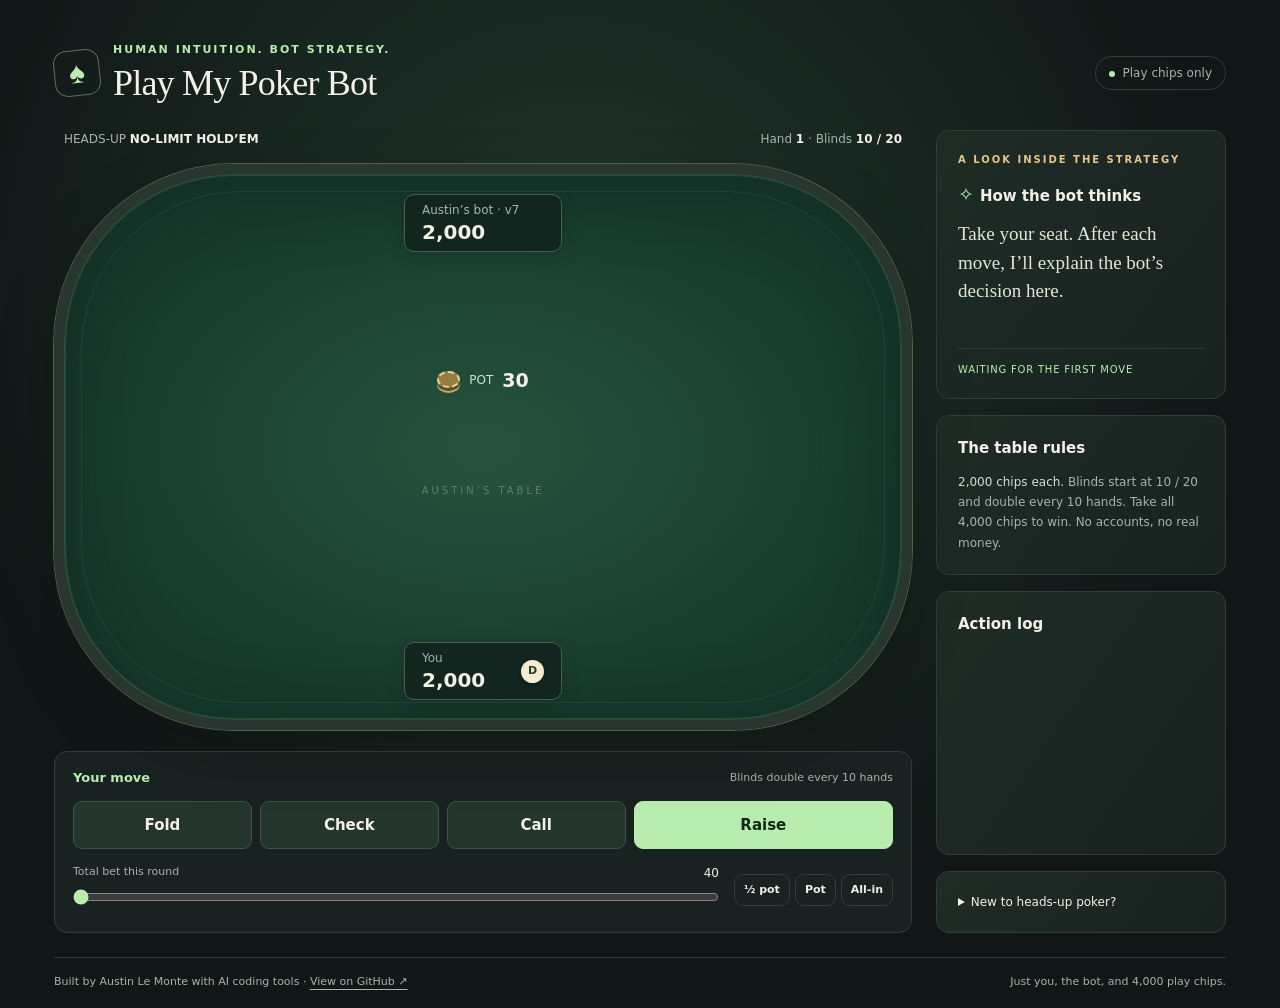
==== demo/template.html @ 4e806fb0 "Add playable poker bot demo and Vercel deployment guide" ====
<!doctype html>
<html lang="en">
<head>
<meta charset="utf-8">
<meta name="viewport" content="width=device-width, initial-scale=1">
<meta name="theme-color" content="#101716">
<meta name="description" content="Play heads-up Texas Hold’em against Austin’s poker bot. Free play chips, no account needed. See the strategy behind every move.">
<title>Play My Poker Bot</title>
<style>
:root{color-scheme:dark;--bg:#101716;--panel:#192220;--line:#303e39;--text:#f3f0e7;--muted:#a5b5ac;--green:#b9edb0;--gold:#e6c58a}
*{box-sizing:border-box}body{margin:0;background:radial-gradient(ellipse at 45% 30%,#21362c 0,transparent 65%),var(--bg);color:var(--text);font:15px/1.5 system-ui,-apple-system,BlinkMacSystemFont,"Segoe UI",sans-serif;min-height:100vh}button,input{font:inherit}button{cursor:pointer;touch-action:manipulation}button:disabled{cursor:default;opacity:.35}button:focus-visible,a:focus-visible,input:focus-visible{outline:3px solid var(--gold);outline-offset:4px}a{color:inherit;text-underline-offset:4px}button{border:1px solid #425249;border-radius:9px;background:#24352c;color:var(--text);padding:12px 18px;font-weight:650;transition:background .15s}button:hover:not(:disabled){background:#354c3b}button.primary{background:var(--green);color:#122718;border-color:var(--green)}button.primary:hover:not(:disabled){background:#d0ffc7}[hidden]{display:none!important}
.shell{max-width:1240px;margin:auto;padding:34px 34px 18px}.header{display:flex;justify-content:space-between;align-items:center;margin-bottom:25px;gap:20px}.eyebrow{font-size:11px;letter-spacing:2px;text-transform:uppercase;color:var(--green);font-weight:700}.brand{display:flex;align-items:center;gap:13px}.brand-mark{border:1px solid #5a715e;border-radius:13px;width:46px;height:46px;display:grid;place-items:center;color:var(--green);font:30px Georgia,serif;transform:rotate(-6deg)}h1{font:400 clamp(26px,3vw,36px)/1.2 Georgia,serif;margin:3px 0 0;letter-spacing:-.8px}.badge{border:1px solid var(--line);border-radius:30px;padding:7px 13px;font-size:12px;color:var(--muted);white-space:nowrap}.badge::before{content:"";display:inline-block;width:6px;height:6px;background:var(--green);border-radius:50%;margin-right:8px}.layout{display:grid;grid-template-columns:minmax(0,1fr) 290px;gap:24px}.game{min-width:0}.table-meta{display:flex;justify-content:space-between;align-items:center;color:var(--muted);font-size:12px;padding:0 10px 14px;gap:10px}.table-meta strong{color:var(--text);font-weight:550}.table-wrap{padding:2px 0 16px}.table{position:relative;min-height:488px;background:radial-gradient(ellipse at center,#26533e,#173a2c 70%);border:10px solid #29362f;border-radius:180px;box-shadow:0 0 0 1px #526147,inset 0 0 0 2px #56714b66,inset 0 10px 70px #081e1e80,0 22px 60px #0003;display:flex;align-items:center;flex-direction:column;padding:20px 12px;isolation:isolate}.table::before{content:"";position:absolute;inset:17px;border:1px solid #bed7a517;border-radius:160px;z-index:-1}.seat{display:flex;align-items:center;flex-direction:column;gap:7px}.seat-info{background:#12231ee6;border:1px solid #47604c;border-radius:10px;padding:6px 17px;min-width:158px;display:flex;align-items:center;justify-content:space-between;gap:24px;box-shadow:0 4px 18px #0002}.seat-info.active{border-color:var(--green);box-shadow:0 0 0 2px #b9edb012}.seat-name{font-size:12px;color:var(--muted)}.stack{font-size:20px;font-weight:600;font-variant-numeric:tabular-nums;line-height:1.3}.seat-status{color:var(--gold);font-size:10px;letter-spacing:.7px;text-transform:uppercase;min-height:15px}.dealer{background:#f6ebcf;color:#253d2a;border-radius:50%;height:23px;width:23px;display:grid;place-items:center;font-size:11px;font-weight:800;box-shadow:0 2px 5px #0004}.cards{display:flex;gap:7px;justify-content:center;min-height:67px}.card{height:68px;width:48px;border-radius:6px;background:#f6f1e4;color:#28392f;box-shadow:0 3px 5px #0004;display:flex;flex-direction:column;align-items:flex-start;justify-content:space-between;padding:4px 6px;line-height:1;font:600 23px/1 Georgia,serif;position:relative}.card .suit{align-self:flex-end;font-size:25px}.card.red{color:#b33d49}.card.back{background:repeating-linear-gradient(45deg,transparent,transparent 4px,#d2b88123 4px,#d2b88123 5px),#233f36;border:3px solid #a2ac8f;align-items:center;justify-content:center;color:var(--gold)}.card.back::after{content:"♠";font-size:27px;background:#233f36;padding:1px}.card.empty{background:#102f2580;border:1px dashed #6e886e55;box-shadow:none}.center-table{display:flex;flex-direction:column;align-items:center;justify-content:center;gap:10px;padding:12px 0 10px;flex:1;width:100%}.pot{display:flex;gap:9px;align-items:center;font-size:12px;color:#d0decc}.pot strong{color:var(--text);font-size:19px;font-weight:600;font-variant-numeric:tabular-nums}.chips{height:17px;width:23px;border:2px dashed #efd08b;border-radius:50%;background:#947c42;box-shadow:0 3px 0 #594c30,0 5px 0 #c5a76a}.board{gap:6px}.table-caption{font-size:10px;color:#a4bd9a77;letter-spacing:3px;text-transform:uppercase;margin-top:2px}.result{max-width:90%;text-align:center;color:var(--gold);font-size:13px;min-height:20px}.controls{background:var(--panel);border:1px solid var(--line);border-radius:13px;padding:16px 18px;margin-top:5px}.turn-line{display:flex;justify-content:space-between;align-items:center;gap:12px;margin-bottom:13px}.turn-label{font-size:13px;color:var(--green);font-weight:600}.hint{color:var(--muted);font-size:11px}.actions{display:grid;grid-template-columns:1fr 1fr 1fr 1.45fr;gap:8px}.actions button{padding:12px 6px}.sizing{display:grid;grid-template-columns:1fr auto;gap:15px;margin-top:15px;align-items:center}.range-wrap{min-width:0}.range-label{display:flex;justify-content:space-between;font-size:11px;color:var(--muted);margin-bottom:3px}.range-label output{color:var(--text);font-size:12px;font-variant-numeric:tabular-nums}input[type=range]{width:100%;accent-color:var(--green);cursor:pointer;height:24px;margin:0}.shortcuts{display:flex;gap:5px}.shortcuts button{font-size:11px;padding:7px 9px;background:transparent;border-color:var(--line)}.next{display:flex;justify-content:space-between;align-items:center;gap:16px}.next p{margin:0;font-size:13px;color:var(--muted)}.sidebar{display:flex;flex-direction:column;gap:16px}.panel{border:1px solid var(--line);border-radius:13px;background:linear-gradient(125deg,#1f2c26,#18221f);padding:21px}.panel h2{font-size:15px;margin:0 0 12px;font-weight:600}.panel .eyebrow{font-size:10px;margin-bottom:13px;color:var(--gold)}.thinking-icon{color:var(--green);font-size:19px;margin-right:6px}.reason{font:400 19px/1.5 Georgia,serif;margin:0;min-height:112px;color:#e0e7d8}.action-pill{font-size:10px;letter-spacing:.8px;color:var(--green);text-transform:uppercase;border-top:1px solid var(--line);padding-top:13px;margin-top:16px}.notes{font-size:12px;color:var(--muted);line-height:1.7;margin:0}.notes strong{color:#d4decf;font-weight:500}.log-panel{flex:1;min-height:190px}.log{max-height:205px;overflow:auto;margin:0;padding:0;list-style:none;font-size:12px;scrollbar-width:thin;scrollbar-color:#53684f transparent}.log li{padding:6px 0;border-bottom:1px solid #303e3966;color:#aab9ad}.log li:last-child{border:0;color:var(--text)}footer{display:flex;justify-content:space-between;gap:15px;margin-top:24px;padding-top:16px;border-top:1px solid var(--line);font-size:11px;color:var(--muted)}footer a:hover{color:var(--green)}.error{padding:12px;background:#4e2626;border-radius:8px;margin:10px 0}details summary{cursor:pointer;color:var(--text);font-size:12px}details p{margin-bottom:0}.sr-only{position:absolute;width:1px;height:1px;overflow:hidden;clip:rect(0,0,0,0);white-space:nowrap}
@media(min-width:1200px){.shell{padding-top:42px}.table{min-height:510px}.center-table{padding:18px 0}.board .card{width:55px;height:76px}}
@media(max-width:850px){.shell{padding:22px 20px}.layout{grid-template-columns:minmax(0,1fr) 245px;gap:16px}.panel{padding:17px}.table{border-radius:110px;min-height:480px}.table::before{border-radius:95px}.reason{font-size:17px}.sizing{grid-template-columns:1fr;gap:6px}.shortcuts{justify-content:flex-end}}
@media(max-width:670px){.shell{padding:18px 14px}.header{margin-bottom:20px;align-items:flex-start;gap:8px}.brand{gap:10px}.brand-mark{width:36px;height:39px;font-size:25px}.eyebrow{font-size:9px}.badge{font-size:10px;padding:5px 8px}.badge::before{margin-right:5px;width:5px;height:5px}h1{font-size:25px}.layout{grid-template-columns:1fr;gap:17px}.table-meta{font-size:11px;padding-bottom:12px}.table{min-height:450px;border-width:7px;border-radius:100px;padding:15px 9px}.card{height:63px;width:45px;font-size:21px}.board .card{height:63px;width:44px}.center-table{padding:8px 0}.cards{min-height:63px}.controls{padding:14px}.actions{gap:6px}.actions button{font-size:13px;min-height:46px}.sizing{grid-template-columns:1fr auto;gap:12px}.shortcuts button{padding:8px}.sidebar{gap:12px}.reason{min-height:0;font-size:18px}.panel{padding:18px}.action-pill{margin-top:12px;padding-top:10px}.log-panel{min-height:0}.log{max-height:135px}.rules-panel{display:none}footer{display:block;line-height:1.9;margin-top:18px}footer span{display:block}.hint{font-size:10px}.seat-info{padding:5px 15px}.stack{font-size:19px}}
@media(prefers-reduced-motion:reduce){*{transition:none!important;scroll-behavior:auto!important}}
</style>
</head>
<body>
<div class="shell">
  <header class="header">
    <div class="brand"><div class="brand-mark" aria-hidden="true">♠</div><div><div class="eyebrow">Human intuition. Bot strategy.</div><h1>Play My Poker Bot</h1></div></div>
    <div class="badge">Play chips only</div>
  </header>
  <main class="layout">
    <section class="game" aria-label="Poker game">
      <div class="table-meta"><span>HEADS-UP <strong>NO-LIMIT HOLD’EM</strong></span><span>Hand <strong id="hand-number">1</strong> · Blinds <strong id="blinds">10 / 20</strong></span></div>
      <div class="table-wrap"><div class="table">
        <div class="seat" aria-label="Bot seat">
          <div class="seat-info" id="bot-seat"><div><div class="seat-name">Austin’s bot <span aria-hidden="true">· v7</span></div><div class="stack" id="bot-stack">2,000</div></div><span class="dealer" id="bot-dealer" aria-label="Bot is dealer" hidden>D</span></div>
          <div class="cards" id="bot-cards" aria-label="Bot cards"></div>
          <div class="seat-status" id="bot-status"></div>
        </div>
        <div class="center-table">
          <div class="pot"><span class="chips" aria-hidden="true"></span> POT <strong id="pot">30</strong></div>
          <div class="cards board" id="board" aria-label="Community cards"></div>
          <div class="table-caption">Austin’s table</div>
          <div class="result" id="result" role="status"></div>
        </div>
        <div class="seat" aria-label="Your seat">
          <div class="seat-status" id="human-status"></div>
          <div class="cards" id="human-cards" aria-label="Your cards"></div>
          <div class="seat-info" id="human-seat"><div><div class="seat-name">You</div><div class="stack" id="human-stack">2,000</div></div><span class="dealer" id="human-dealer" aria-label="You are dealer">D</span></div>
        </div>
      </div></div>
      <div id="error" class="error" role="alert" hidden></div>
      <section class="controls" aria-label="Your actions">
        <div class="turn-line"><span class="turn-label" id="turn" role="status">Your move</span><span class="hint" id="blind-hint">Blinds double every 10 hands</span></div>
        <div id="play-controls">
          <div class="actions"><button id="fold">Fold</button><button id="check">Check</button><button id="call">Call</button><button id="raise" class="primary">Raise</button></div>
          <div class="sizing"><div class="range-wrap"><div class="range-label"><label for="raise-slider">Total bet this round</label><output id="raise-value" for="raise-slider">40</output></div><input id="raise-slider" type="range" min="40" max="2000" step="1" value="40"></div><div class="shortcuts"><button id="half-pot">½ pot</button><button id="full-pot">Pot</button><button id="all-in">All-in</button></div></div>
        </div>
        <div id="next-controls" class="next" hidden><p id="next-message">Ready for the next hand?</p><button id="next-hand" class="primary">Next hand</button></div>
      </section>
    </section>
    <aside class="sidebar">
      <section class="panel"><div class="eyebrow">A look inside the strategy</div><h2><span class="thinking-icon" aria-hidden="true">✧</span>How the bot thinks</h2><p class="reason" id="reason" aria-live="polite">Take your seat. After each move, I’ll explain the bot’s decision here.</p><div class="action-pill" id="bot-action">Waiting for the first move</div></section>
      <section class="panel rules-panel"><h2>The table rules</h2><p class="notes"><strong>2,000 chips each.</strong> Blinds start at 10 / 20 and double every 10 hands. Take all 4,000 chips to win. No accounts, no real money.</p></section>
      <section class="panel log-panel"><h2>Action log</h2><ol id="log" class="log" aria-label="Action history"></ol></section>
      <details class="panel"><summary>New to heads-up poker?</summary><p class="notes">Make the best five-card hand using your two cards and the five shared cards. Check to pass when there’s no bet, call to match, raise to increase, or fold to leave the hand. The dealer posts the small blind and acts first before the flop. After the flop, the other player acts first.</p></details>
    </aside>
  </main>
  <footer><span>Built by Austin Le Monte with AI coding tools · <a href="https://github.com/lemonteaustin/pokerbot" target="_blank" rel="noopener noreferrer">View on GitHub ↗</a></span><span>Just you, the bot, and 4,000 play chips.</span></footer>
</div>
<script id="poker-code">
/* INLINE_GAME */
</script>
</body>
</html>
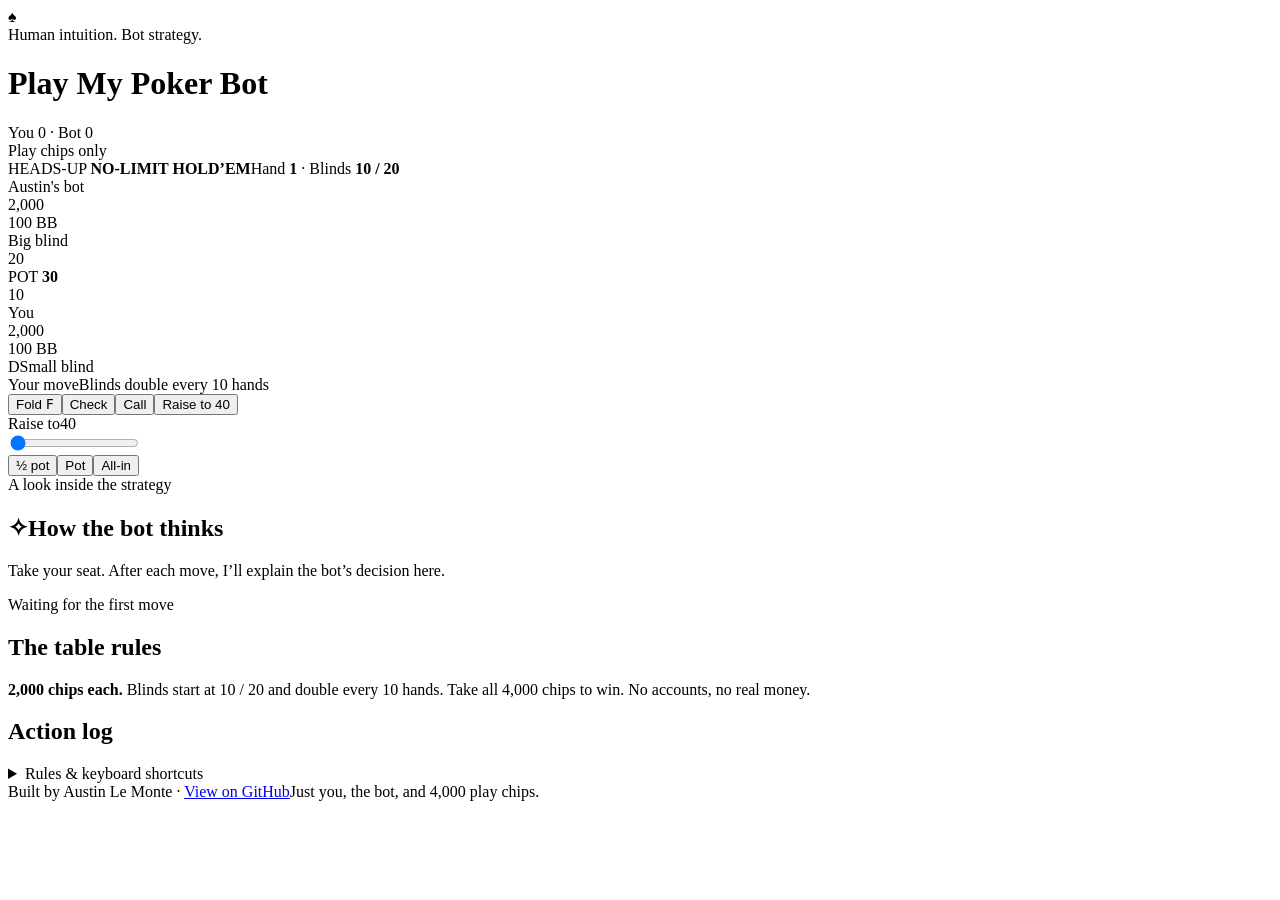
==== commit dfc53d27: "Polish poker demo layout, cards, results, and controls" ====
--- a/demo/template.html
+++ b/demo/template.html
@@ -7,48 +7,43 @@
 <meta name="description" content="Play heads-up Texas Hold’em against Austin’s poker bot. Free play chips, no account needed. See the strategy behind every move.">
 <title>Play My Poker Bot</title>
 <style>
-:root{color-scheme:dark;--bg:#101716;--panel:#192220;--line:#303e39;--text:#f3f0e7;--muted:#a5b5ac;--green:#b9edb0;--gold:#e6c58a}
-*{box-sizing:border-box}body{margin:0;background:radial-gradient(ellipse at 45% 30%,#21362c 0,transparent 65%),var(--bg);color:var(--text);font:15px/1.5 system-ui,-apple-system,BlinkMacSystemFont,"Segoe UI",sans-serif;min-height:100vh}button,input{font:inherit}button{cursor:pointer;touch-action:manipulation}button:disabled{cursor:default;opacity:.35}button:focus-visible,a:focus-visible,input:focus-visible{outline:3px solid var(--gold);outline-offset:4px}a{color:inherit;text-underline-offset:4px}button{border:1px solid #425249;border-radius:9px;background:#24352c;color:var(--text);padding:12px 18px;font-weight:650;transition:background .15s}button:hover:not(:disabled){background:#354c3b}button.primary{background:var(--green);color:#122718;border-color:var(--green)}button.primary:hover:not(:disabled){background:#d0ffc7}[hidden]{display:none!important}
-.shell{max-width:1240px;margin:auto;padding:34px 34px 18px}.header{display:flex;justify-content:space-between;align-items:center;margin-bottom:25px;gap:20px}.eyebrow{font-size:11px;letter-spacing:2px;text-transform:uppercase;color:var(--green);font-weight:700}.brand{display:flex;align-items:center;gap:13px}.brand-mark{border:1px solid #5a715e;border-radius:13px;width:46px;height:46px;display:grid;place-items:center;color:var(--green);font:30px Georgia,serif;transform:rotate(-6deg)}h1{font:400 clamp(26px,3vw,36px)/1.2 Georgia,serif;margin:3px 0 0;letter-spacing:-.8px}.badge{border:1px solid var(--line);border-radius:30px;padding:7px 13px;font-size:12px;color:var(--muted);white-space:nowrap}.badge::before{content:"";display:inline-block;width:6px;height:6px;background:var(--green);border-radius:50%;margin-right:8px}.layout{display:grid;grid-template-columns:minmax(0,1fr) 290px;gap:24px}.game{min-width:0}.table-meta{display:flex;justify-content:space-between;align-items:center;color:var(--muted);font-size:12px;padding:0 10px 14px;gap:10px}.table-meta strong{color:var(--text);font-weight:550}.table-wrap{padding:2px 0 16px}.table{position:relative;min-height:488px;background:radial-gradient(ellipse at center,#26533e,#173a2c 70%);border:10px solid #29362f;border-radius:180px;box-shadow:0 0 0 1px #526147,inset 0 0 0 2px #56714b66,inset 0 10px 70px #081e1e80,0 22px 60px #0003;display:flex;align-items:center;flex-direction:column;padding:20px 12px;isolation:isolate}.table::before{content:"";position:absolute;inset:17px;border:1px solid #bed7a517;border-radius:160px;z-index:-1}.seat{display:flex;align-items:center;flex-direction:column;gap:7px}.seat-info{background:#12231ee6;border:1px solid #47604c;border-radius:10px;padding:6px 17px;min-width:158px;display:flex;align-items:center;justify-content:space-between;gap:24px;box-shadow:0 4px 18px #0002}.seat-info.active{border-color:var(--green);box-shadow:0 0 0 2px #b9edb012}.seat-name{font-size:12px;color:var(--muted)}.stack{font-size:20px;font-weight:600;font-variant-numeric:tabular-nums;line-height:1.3}.seat-status{color:var(--gold);font-size:10px;letter-spacing:.7px;text-transform:uppercase;min-height:15px}.dealer{background:#f6ebcf;color:#253d2a;border-radius:50%;height:23px;width:23px;display:grid;place-items:center;font-size:11px;font-weight:800;box-shadow:0 2px 5px #0004}.cards{display:flex;gap:7px;justify-content:center;min-height:67px}.card{height:68px;width:48px;border-radius:6px;background:#f6f1e4;color:#28392f;box-shadow:0 3px 5px #0004;display:flex;flex-direction:column;align-items:flex-start;justify-content:space-between;padding:4px 6px;line-height:1;font:600 23px/1 Georgia,serif;position:relative}.card .suit{align-self:flex-end;font-size:25px}.card.red{color:#b33d49}.card.back{background:repeating-linear-gradient(45deg,transparent,transparent 4px,#d2b88123 4px,#d2b88123 5px),#233f36;border:3px solid #a2ac8f;align-items:center;justify-content:center;color:var(--gold)}.card.back::after{content:"♠";font-size:27px;background:#233f36;padding:1px}.card.empty{background:#102f2580;border:1px dashed #6e886e55;box-shadow:none}.center-table{display:flex;flex-direction:column;align-items:center;justify-content:center;gap:10px;padding:12px 0 10px;flex:1;width:100%}.pot{display:flex;gap:9px;align-items:center;font-size:12px;color:#d0decc}.pot strong{color:var(--text);font-size:19px;font-weight:600;font-variant-numeric:tabular-nums}.chips{height:17px;width:23px;border:2px dashed #efd08b;border-radius:50%;background:#947c42;box-shadow:0 3px 0 #594c30,0 5px 0 #c5a76a}.board{gap:6px}.table-caption{font-size:10px;color:#a4bd9a77;letter-spacing:3px;text-transform:uppercase;margin-top:2px}.result{max-width:90%;text-align:center;color:var(--gold);font-size:13px;min-height:20px}.controls{background:var(--panel);border:1px solid var(--line);border-radius:13px;padding:16px 18px;margin-top:5px}.turn-line{display:flex;justify-content:space-between;align-items:center;gap:12px;margin-bottom:13px}.turn-label{font-size:13px;color:var(--green);font-weight:600}.hint{color:var(--muted);font-size:11px}.actions{display:grid;grid-template-columns:1fr 1fr 1fr 1.45fr;gap:8px}.actions button{padding:12px 6px}.sizing{display:grid;grid-template-columns:1fr auto;gap:15px;margin-top:15px;align-items:center}.range-wrap{min-width:0}.range-label{display:flex;justify-content:space-between;font-size:11px;color:var(--muted);margin-bottom:3px}.range-label output{color:var(--text);font-size:12px;font-variant-numeric:tabular-nums}input[type=range]{width:100%;accent-color:var(--green);cursor:pointer;height:24px;margin:0}.shortcuts{display:flex;gap:5px}.shortcuts button{font-size:11px;padding:7px 9px;background:transparent;border-color:var(--line)}.next{display:flex;justify-content:space-between;align-items:center;gap:16px}.next p{margin:0;font-size:13px;color:var(--muted)}.sidebar{display:flex;flex-direction:column;gap:16px}.panel{border:1px solid var(--line);border-radius:13px;background:linear-gradient(125deg,#1f2c26,#18221f);padding:21px}.panel h2{font-size:15px;margin:0 0 12px;font-weight:600}.panel .eyebrow{font-size:10px;margin-bottom:13px;color:var(--gold)}.thinking-icon{color:var(--green);font-size:19px;margin-right:6px}.reason{font:400 19px/1.5 Georgia,serif;margin:0;min-height:112px;color:#e0e7d8}.action-pill{font-size:10px;letter-spacing:.8px;color:var(--green);text-transform:uppercase;border-top:1px solid var(--line);padding-top:13px;margin-top:16px}.notes{font-size:12px;color:var(--muted);line-height:1.7;margin:0}.notes strong{color:#d4decf;font-weight:500}.log-panel{flex:1;min-height:190px}.log{max-height:205px;overflow:auto;margin:0;padding:0;list-style:none;font-size:12px;scrollbar-width:thin;scrollbar-color:#53684f transparent}.log li{padding:6px 0;border-bottom:1px solid #303e3966;color:#aab9ad}.log li:last-child{border:0;color:var(--text)}footer{display:flex;justify-content:space-between;gap:15px;margin-top:24px;padding-top:16px;border-top:1px solid var(--line);font-size:11px;color:var(--muted)}footer a:hover{color:var(--green)}.error{padding:12px;background:#4e2626;border-radius:8px;margin:10px 0}details summary{cursor:pointer;color:var(--text);font-size:12px}details p{margin-bottom:0}.sr-only{position:absolute;width:1px;height:1px;overflow:hidden;clip:rect(0,0,0,0);white-space:nowrap}
-@media(min-width:1200px){.shell{padding-top:42px}.table{min-height:510px}.center-table{padding:18px 0}.board .card{width:55px;height:76px}}
-@media(max-width:850px){.shell{padding:22px 20px}.layout{grid-template-columns:minmax(0,1fr) 245px;gap:16px}.panel{padding:17px}.table{border-radius:110px;min-height:480px}.table::before{border-radius:95px}.reason{font-size:17px}.sizing{grid-template-columns:1fr;gap:6px}.shortcuts{justify-content:flex-end}}
-@media(max-width:670px){.shell{padding:18px 14px}.header{margin-bottom:20px;align-items:flex-start;gap:8px}.brand{gap:10px}.brand-mark{width:36px;height:39px;font-size:25px}.eyebrow{font-size:9px}.badge{font-size:10px;padding:5px 8px}.badge::before{margin-right:5px;width:5px;height:5px}h1{font-size:25px}.layout{grid-template-columns:1fr;gap:17px}.table-meta{font-size:11px;padding-bottom:12px}.table{min-height:450px;border-width:7px;border-radius:100px;padding:15px 9px}.card{height:63px;width:45px;font-size:21px}.board .card{height:63px;width:44px}.center-table{padding:8px 0}.cards{min-height:63px}.controls{padding:14px}.actions{gap:6px}.actions button{font-size:13px;min-height:46px}.sizing{grid-template-columns:1fr auto;gap:12px}.shortcuts button{padding:8px}.sidebar{gap:12px}.reason{min-height:0;font-size:18px}.panel{padding:18px}.action-pill{margin-top:12px;padding-top:10px}.log-panel{min-height:0}.log{max-height:135px}.rules-panel{display:none}footer{display:block;line-height:1.9;margin-top:18px}footer span{display:block}.hint{font-size:10px}.seat-info{padding:5px 15px}.stack{font-size:19px}}
-@media(prefers-reduced-motion:reduce){*{transition:none!important;scroll-behavior:auto!important}}
+/* INLINE_STYLES */
 </style>
 </head>
 <body>
 <div class="shell">
   <header class="header">
     <div class="brand"><div class="brand-mark" aria-hidden="true">♠</div><div><div class="eyebrow">Human intuition. Bot strategy.</div><h1>Play My Poker Bot</h1></div></div>
-    <div class="badge">Play chips only</div>
+    <div class="header-right"><div class="scoreboard" id="scoreboard" aria-label="Games won" aria-live="polite">You 0 · Bot 0</div><div class="badge">Play chips only</div></div>
   </header>
   <main class="layout">
     <section class="game" aria-label="Poker game">
       <div class="table-meta"><span>HEADS-UP <strong>NO-LIMIT HOLD’EM</strong></span><span>Hand <strong id="hand-number">1</strong> · Blinds <strong id="blinds">10 / 20</strong></span></div>
       <div class="table-wrap"><div class="table">
         <div class="seat" aria-label="Bot seat">
-          <div class="seat-info" id="bot-seat"><div><div class="seat-name">Austin’s bot <span aria-hidden="true">· v7</span></div><div class="stack" id="bot-stack">2,000</div></div><span class="dealer" id="bot-dealer" aria-label="Bot is dealer" hidden>D</span></div>
+          <div class="seat-info" id="bot-seat"><div><div class="seat-name">Austin's bot</div><div class="stack" id="bot-stack">2,000</div><div class="stack-bb" id="bot-bb">100 BB</div></div><div class="seat-tags"><span class="dealer" id="bot-dealer" aria-label="Bot is dealer" hidden>D</span><span class="blind-tag" id="bot-blind">Big blind</span></div></div>
           <div class="cards" id="bot-cards" aria-label="Bot cards"></div>
           <div class="seat-status" id="bot-status"></div>
         </div>
         <div class="center-table">
+          <div class="current-bet bot-bet" id="bot-bet" aria-label="Bot current bet"><span class="chips" aria-hidden="true"></span><span class="bet-amount" id="bot-bet-amount">20</span></div>
           <div class="pot"><span class="chips" aria-hidden="true"></span> POT <strong id="pot">30</strong></div>
           <div class="cards board" id="board" aria-label="Community cards"></div>
-          <div class="table-caption">Austin’s table</div>
-          <div class="result" id="result" role="status"></div>
+          <div class="current-bet human-bet" id="human-bet" aria-label="Your current bet"><span class="chips" aria-hidden="true"></span><span class="bet-amount" id="human-bet-amount">10</span></div>
         </div>
         <div class="seat" aria-label="Your seat">
           <div class="seat-status" id="human-status"></div>
-          <div class="cards" id="human-cards" aria-label="Your cards"></div>
-          <div class="seat-info" id="human-seat"><div><div class="seat-name">You</div><div class="stack" id="human-stack">2,000</div></div><span class="dealer" id="human-dealer" aria-label="You are dealer">D</span></div>
+          <div class="card-group"><div class="cards" id="human-cards" aria-label="Your cards"></div><div class="hand-label" id="human-hand" aria-live="polite"></div></div>
+          <div class="seat-info" id="human-seat"><div><div class="seat-name">You</div><div class="stack" id="human-stack">2,000</div><div class="stack-bb" id="human-bb">100 BB</div></div><div class="seat-tags"><span class="dealer" id="human-dealer" aria-label="You are dealer">D</span><span class="blind-tag" id="human-blind">Small blind</span></div></div>
         </div>
       </div></div>
+      <div class="result" id="result" role="status"></div>
       <div id="error" class="error" role="alert" hidden></div>
       <section class="controls" aria-label="Your actions">
         <div class="turn-line"><span class="turn-label" id="turn" role="status">Your move</span><span class="hint" id="blind-hint">Blinds double every 10 hands</span></div>
         <div id="play-controls">
-          <div class="actions"><button id="fold">Fold</button><button id="check">Check</button><button id="call">Call</button><button id="raise" class="primary">Raise</button></div>
-          <div class="sizing"><div class="range-wrap"><div class="range-label"><label for="raise-slider">Total bet this round</label><output id="raise-value" for="raise-slider">40</output></div><input id="raise-slider" type="range" min="40" max="2000" step="1" value="40"></div><div class="shortcuts"><button id="half-pot">½ pot</button><button id="full-pot">Pot</button><button id="all-in">All-in</button></div></div>
+          <div class="actions"><button id="fold" aria-keyshortcuts="F" title="Fold (F)">Fold <kbd aria-hidden="true">F</kbd></button><button id="check" aria-keyshortcuts="C" title="Check or call (C)">Check</button><button id="call" aria-keyshortcuts="C" title="Check or call (C)">Call</button><button id="raise" class="primary" aria-keyshortcuts="R" title="Raise to selected amount (R)">Raise to 40</button></div>
+          <div class="sizing"><div class="range-wrap"><div class="range-label"><label for="raise-slider">Raise to</label><output id="raise-value" for="raise-slider">40</output></div><input id="raise-slider" type="range" min="40" max="2000" step="1" value="40"></div><div class="shortcuts"><button id="half-pot">½ pot</button><button id="full-pot">Pot</button><button id="all-in">All-in</button></div></div>
         </div>
         <div id="next-controls" class="next" hidden><p id="next-message">Ready for the next hand?</p><button id="next-hand" class="primary">Next hand</button></div>
       </section>
@@ -57,11 +52,16 @@
       <section class="panel"><div class="eyebrow">A look inside the strategy</div><h2><span class="thinking-icon" aria-hidden="true">✧</span>How the bot thinks</h2><p class="reason" id="reason" aria-live="polite">Take your seat. After each move, I’ll explain the bot’s decision here.</p><div class="action-pill" id="bot-action">Waiting for the first move</div></section>
       <section class="panel rules-panel"><h2>The table rules</h2><p class="notes"><strong>2,000 chips each.</strong> Blinds start at 10 / 20 and double every 10 hands. Take all 4,000 chips to win. No accounts, no real money.</p></section>
       <section class="panel log-panel"><h2>Action log</h2><ol id="log" class="log" aria-label="Action history"></ol></section>
-      <details class="panel"><summary>New to heads-up poker?</summary><p class="notes">Make the best five-card hand using your two cards and the five shared cards. Check to pass when there’s no bet, call to match, raise to increase, or fold to leave the hand. The dealer posts the small blind and acts first before the flop. After the flop, the other player acts first.</p></details>
+      <details class="panel help-panel"><summary>Rules &amp; keyboard shortcuts</summary><p class="notes">Make the best five-card hand from your cards and the board. The small blind acts first before the flop; the big blind acts first after it. On desktop: <strong>F</strong> folds, <strong>C</strong> checks or calls, and <strong>R</strong> raises to the slider amount.</p></details>
     </aside>
   </main>
-  <footer><span>Built by Austin Le Monte with AI coding tools · <a href="https://github.com/lemonteaustin/pokerbot" target="_blank" rel="noopener noreferrer">View on GitHub ↗</a></span><span>Just you, the bot, and 4,000 play chips.</span></footer>
+  <footer><span>Built by Austin Le Monte · <a href="https://github.com/lemonteaustin/pokerbot" target="_blank" rel="noopener noreferrer">View on GitHub</a></span><span>Just you, the bot, and 4,000 play chips.</span></footer>
 </div>
+<dialog id="match-dialog" class="match-dialog" aria-labelledby="match-title" aria-describedby="match-summary">
+  <div class="match-symbol" aria-hidden="true">♠</div><div class="eyebrow">Match complete</div>
+  <h2 id="match-title">You win!</h2><p id="match-summary"></p><p id="match-score"></p>
+  <button id="play-again" class="primary">Play again</button><button id="view-hand" class="secondary">View final hand</button>
+</dialog>
 <script id="poker-code">
 /* INLINE_GAME */
 </script>
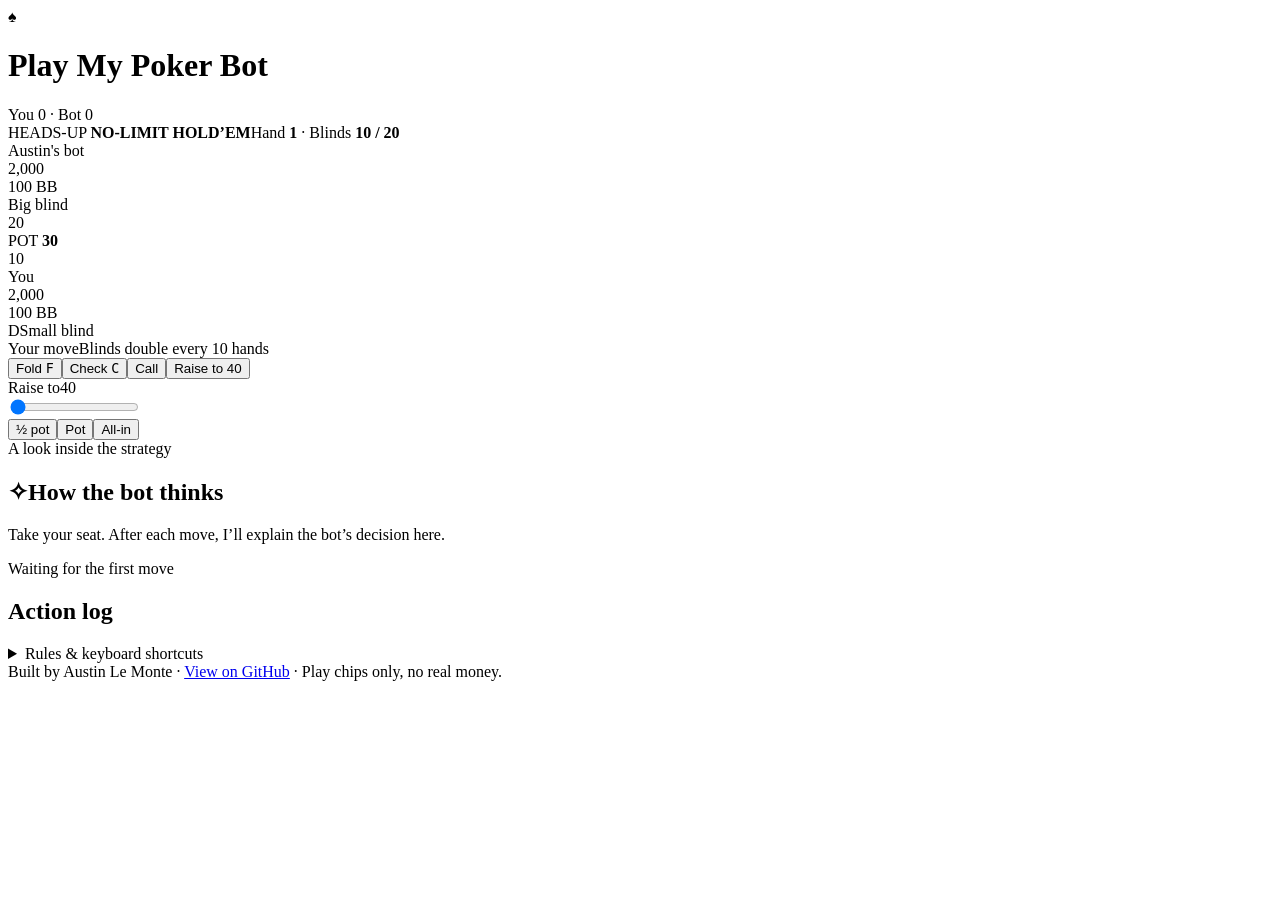
==== commit 3474bc52: "Restyle demo in charcoal navy and gold with embedded Inter" ====
--- a/demo/template.html
+++ b/demo/template.html
@@ -3,7 +3,8 @@
 <head>
 <meta charset="utf-8">
 <meta name="viewport" content="width=device-width, initial-scale=1">
-<meta name="theme-color" content="#101716">
+<meta name="theme-color" content="#111216">
+<link rel="icon" href="data:image/svg+xml,%3Csvg xmlns='http://www.w3.org/2000/svg' viewBox='0 0 32 32'%3E%3Crect width='32' height='32' rx='7' fill='%23111216'/%3E%3Ctext x='16' y='25' text-anchor='middle' font-size='28' fill='%23d6b77a'%3E%E2%99%A0%3C/text%3E%3C/svg%3E">
 <meta name="description" content="Play heads-up Texas Hold’em against Austin’s poker bot. Free play chips, no account needed. See the strategy behind every move.">
 <title>Play My Poker Bot</title>
 <style>
@@ -13,8 +14,8 @@
 <body>
 <div class="shell">
   <header class="header">
-    <div class="brand"><div class="brand-mark" aria-hidden="true">♠</div><div><div class="eyebrow">Human intuition. Bot strategy.</div><h1>Play My Poker Bot</h1></div></div>
-    <div class="header-right"><div class="scoreboard" id="scoreboard" aria-label="Games won" aria-live="polite">You 0 · Bot 0</div><div class="badge">Play chips only</div></div>
+    <div class="brand"><div class="brand-mark" aria-hidden="true">♠</div><div><h1>Play My Poker Bot</h1></div></div>
+    <div class="header-right"><div class="scoreboard" id="scoreboard" aria-label="Games won" aria-live="polite">You 0 · Bot 0</div></div>
   </header>
   <main class="layout">
     <section class="game" aria-label="Poker game">
@@ -42,7 +43,7 @@
       <section class="controls" aria-label="Your actions">
         <div class="turn-line"><span class="turn-label" id="turn" role="status">Your move</span><span class="hint" id="blind-hint">Blinds double every 10 hands</span></div>
         <div id="play-controls">
-          <div class="actions"><button id="fold" aria-keyshortcuts="F" title="Fold (F)">Fold <kbd aria-hidden="true">F</kbd></button><button id="check" aria-keyshortcuts="C" title="Check or call (C)">Check</button><button id="call" aria-keyshortcuts="C" title="Check or call (C)">Call</button><button id="raise" class="primary" aria-keyshortcuts="R" title="Raise to selected amount (R)">Raise to 40</button></div>
+          <div class="actions"><button id="fold" aria-keyshortcuts="F" title="Fold (F)">Fold <kbd aria-hidden="true">F</kbd></button><button id="check" aria-keyshortcuts="C" title="Check or call (C)">Check <kbd aria-hidden="true">C</kbd></button><button id="call" aria-keyshortcuts="C" title="Check or call (C)">Call</button><button id="raise" class="primary" aria-keyshortcuts="R" title="Raise to selected amount (R)">Raise to 40</button></div>
           <div class="sizing"><div class="range-wrap"><div class="range-label"><label for="raise-slider">Raise to</label><output id="raise-value" for="raise-slider">40</output></div><input id="raise-slider" type="range" min="40" max="2000" step="1" value="40"></div><div class="shortcuts"><button id="half-pot">½ pot</button><button id="full-pot">Pot</button><button id="all-in">All-in</button></div></div>
         </div>
         <div id="next-controls" class="next" hidden><p id="next-message">Ready for the next hand?</p><button id="next-hand" class="primary">Next hand</button></div>
@@ -50,12 +51,12 @@
     </section>
     <aside class="sidebar">
       <section class="panel"><div class="eyebrow">A look inside the strategy</div><h2><span class="thinking-icon" aria-hidden="true">✧</span>How the bot thinks</h2><p class="reason" id="reason" aria-live="polite">Take your seat. After each move, I’ll explain the bot’s decision here.</p><div class="action-pill" id="bot-action">Waiting for the first move</div></section>
-      <section class="panel rules-panel"><h2>The table rules</h2><p class="notes"><strong>2,000 chips each.</strong> Blinds start at 10 / 20 and double every 10 hands. Take all 4,000 chips to win. No accounts, no real money.</p></section>
       <section class="panel log-panel"><h2>Action log</h2><ol id="log" class="log" aria-label="Action history"></ol></section>
-      <details class="panel help-panel"><summary>Rules &amp; keyboard shortcuts</summary><p class="notes">Make the best five-card hand from your cards and the board. The small blind acts first before the flop; the big blind acts first after it. On desktop: <strong>F</strong> folds, <strong>C</strong> checks or calls, and <strong>R</strong> raises to the slider amount.</p></details>
+
     </aside>
   </main>
-  <footer><span>Built by Austin Le Monte · <a href="https://github.com/lemonteaustin/pokerbot" target="_blank" rel="noopener noreferrer">View on GitHub</a></span><span>Just you, the bot, and 4,000 play chips.</span></footer>
+      <details class="panel help-panel"><summary>Rules &amp; keyboard shortcuts</summary><p class="notes"><strong>The table rules:</strong> 2,000 chips each. Blinds start at 10 / 20 and double every 10 hands. Take all 4,000 chips to win.</p><p class="notes">Make the best five-card hand from your cards and the board. The small blind acts first before the flop; the big blind acts first after it. On desktop: <strong>F</strong> folds, <strong>C</strong> checks or calls, and <strong>R</strong> raises to the slider amount.</p></details>
+  <footer><span>Built by Austin Le Monte · <a href="https://github.com/lemonteaustin/pokerbot" target="_blank" rel="noopener noreferrer">View on GitHub</a> · Play chips only, no real money.</span></footer>
 </div>
 <dialog id="match-dialog" class="match-dialog" aria-labelledby="match-title" aria-describedby="match-summary">
   <div class="match-symbol" aria-hidden="true">♠</div><div class="eyebrow">Match complete</div>
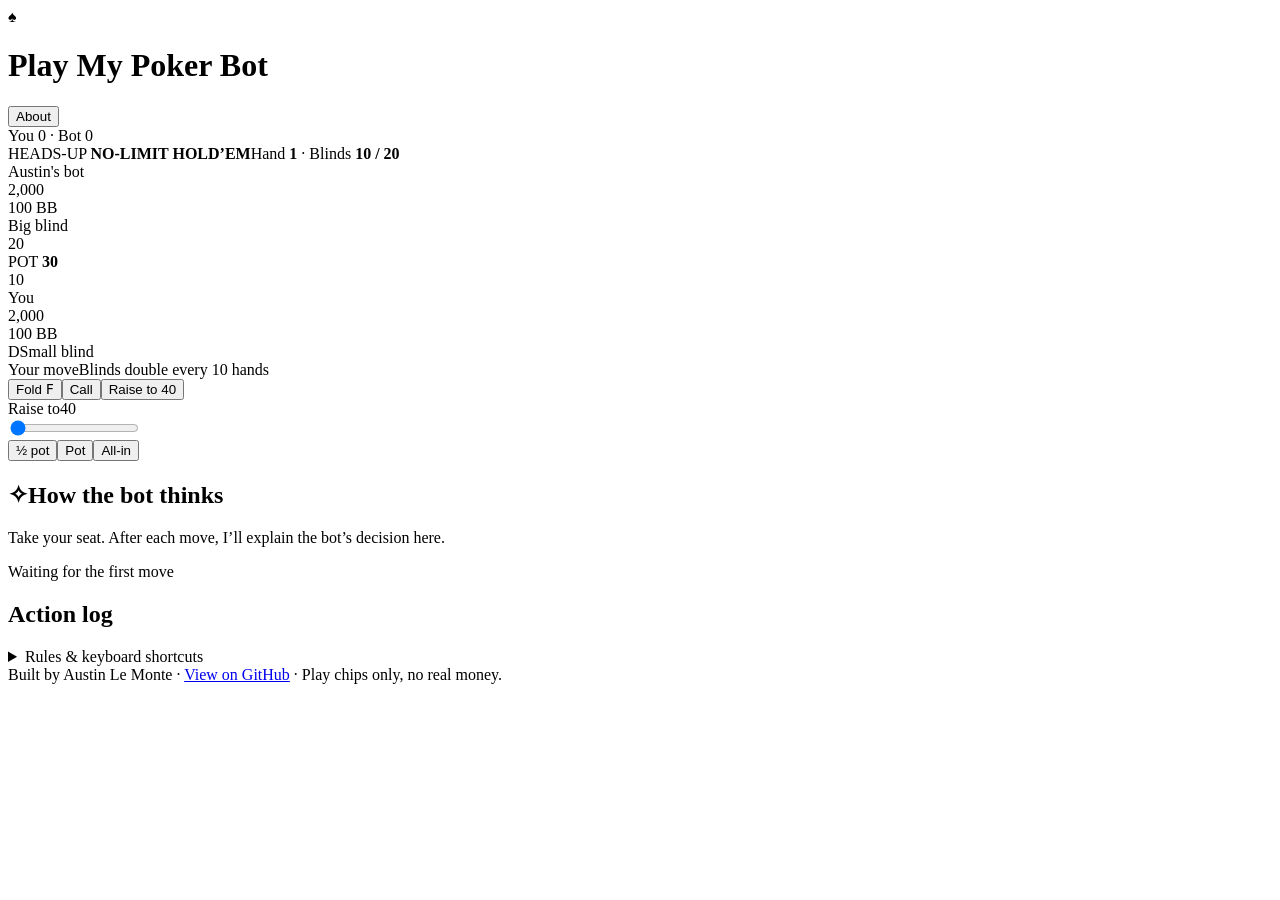
==== commit 889efedf: "Improve poker demo onboarding, hand feedback, mobile UX, and sharing" ====
--- a/demo/template.html
+++ b/demo/template.html
@@ -6,6 +6,17 @@
 <meta name="theme-color" content="#111216">
 <link rel="icon" href="data:image/svg+xml,%3Csvg xmlns='http://www.w3.org/2000/svg' viewBox='0 0 32 32'%3E%3Crect width='32' height='32' rx='7' fill='%23111216'/%3E%3Ctext x='16' y='25' text-anchor='middle' font-size='28' fill='%23d6b77a'%3E%E2%99%A0%3C/text%3E%3C/svg%3E">
 <meta name="description" content="Play heads-up Texas Hold’em against Austin’s poker bot. Free play chips, no account needed. See the strategy behind every move.">
+<meta property="og:type" content="website">
+<meta property="og:title" content="Play My Poker Bot">
+<meta property="og:description" content="You vs. Austin’s poker bot. 2,000 play chips each. The bot explains every move.">
+<meta property="og:url" content="https://play-my-poker-bot.vercel.app/">
+<meta property="og:image" content="https://play-my-poker-bot.vercel.app/preview.png">
+<meta property="og:image:width" content="1200"><meta property="og:image:height" content="630">
+<meta property="og:image:alt" content="A navy poker table with cards, chip stacks, and Austin’s bot explaining its move.">
+<meta name="twitter:card" content="summary_large_image">
+<meta name="twitter:title" content="Play My Poker Bot">
+<meta name="twitter:description" content="2,000 play chips each. Take them all to win. The bot explains every move.">
+<meta name="twitter:image" content="https://play-my-poker-bot.vercel.app/preview.png">
 <title>Play My Poker Bot</title>
 <style>
 /* INLINE_STYLES */
@@ -15,7 +26,7 @@
 <div class="shell">
   <header class="header">
     <div class="brand"><div class="brand-mark" aria-hidden="true">♠</div><div><h1>Play My Poker Bot</h1></div></div>
-    <div class="header-right"><div class="scoreboard" id="scoreboard" aria-label="Games won" aria-live="polite">You 0 · Bot 0</div></div>
+    <div class="header-right"><button id="about-open" class="text-button">About</button><div class="scoreboard" id="scoreboard" aria-label="Games won" aria-live="polite">You 0 · Bot 0</div></div>
   </header>
   <main class="layout">
     <section class="game" aria-label="Poker game">
@@ -43,25 +54,32 @@
       <section class="controls" aria-label="Your actions">
         <div class="turn-line"><span class="turn-label" id="turn" role="status">Your move</span><span class="hint" id="blind-hint">Blinds double every 10 hands</span></div>
         <div id="play-controls">
-          <div class="actions"><button id="fold" aria-keyshortcuts="F" title="Fold (F)">Fold <kbd aria-hidden="true">F</kbd></button><button id="check" aria-keyshortcuts="C" title="Check or call (C)">Check <kbd aria-hidden="true">C</kbd></button><button id="call" aria-keyshortcuts="C" title="Check or call (C)">Call</button><button id="raise" class="primary" aria-keyshortcuts="R" title="Raise to selected amount (R)">Raise to 40</button></div>
+          <div class="actions"><button id="fold" aria-keyshortcuts="F" title="Fold (F)">Fold <kbd aria-hidden="true">F</kbd></button><button id="call" aria-keyshortcuts="C" title="Check or call (C)">Call</button><button id="raise" class="primary" aria-keyshortcuts="R" title="Raise to selected amount (R)">Raise to 40</button></div>
           <div class="sizing"><div class="range-wrap"><div class="range-label"><label for="raise-slider">Raise to</label><output id="raise-value" for="raise-slider">40</output></div><input id="raise-slider" type="range" min="40" max="2000" step="1" value="40"></div><div class="shortcuts"><button id="half-pot">½ pot</button><button id="full-pot">Pot</button><button id="all-in">All-in</button></div></div>
         </div>
         <div id="next-controls" class="next" hidden><p id="next-message">Ready for the next hand?</p><button id="next-hand" class="primary">Next hand</button></div>
       </section>
     </section>
     <aside class="sidebar">
-      <section class="panel"><div class="eyebrow">A look inside the strategy</div><h2><span class="thinking-icon" aria-hidden="true">✧</span>How the bot thinks</h2><p class="reason" id="reason" aria-live="polite">Take your seat. After each move, I’ll explain the bot’s decision here.</p><div class="action-pill" id="bot-action">Waiting for the first move</div></section>
+      <section class="panel thinking-panel" id="thinking-panel"><h2><span class="thinking-icon" aria-hidden="true">✧</span>How the bot thinks</h2><p class="reason" id="reason" aria-live="polite">Take your seat. After each move, I’ll explain the bot’s decision here.</p><div class="action-pill" id="bot-action">Waiting for the first move</div></section>
       <section class="panel log-panel"><h2>Action log</h2><ol id="log" class="log" aria-label="Action history"></ol></section>
 
     </aside>
   </main>
-      <details class="panel help-panel"><summary>Rules &amp; keyboard shortcuts</summary><p class="notes"><strong>The table rules:</strong> 2,000 chips each. Blinds start at 10 / 20 and double every 10 hands. Take all 4,000 chips to win.</p><p class="notes">Make the best five-card hand from your cards and the board. The small blind acts first before the flop; the big blind acts first after it. On desktop: <strong>F</strong> folds, <strong>C</strong> checks or calls, and <strong>R</strong> raises to the slider amount.</p></details>
+      <details class="panel help-panel"><summary>Rules &amp; keyboard shortcuts</summary><label class="reveal-setting"><input id="reveal-folds" type="checkbox" checked> Reveal bot cards briefly after folds</label><p class="notes"><strong>The table rules:</strong> 2,000 chips each. Blinds start at 10 / 20 and double every 10 hands. Take all 4,000 chips to win.</p><p class="notes">Make the best five-card hand from your cards and the board. The small blind acts first before the flop; the big blind acts first after it. On desktop: <strong>F</strong> folds, <strong>C</strong> checks or calls, and <strong>R</strong> raises to the slider amount.</p></details>
   <footer><span>Built by Austin Le Monte · <a href="https://github.com/lemonteaustin/pokerbot" target="_blank" rel="noopener noreferrer">View on GitHub</a> · Play chips only, no real money.</span></footer>
 </div>
 <dialog id="match-dialog" class="match-dialog" aria-labelledby="match-title" aria-describedby="match-summary">
   <div class="match-symbol" aria-hidden="true">♠</div><div class="eyebrow">Match complete</div>
-  <h2 id="match-title">You win!</h2><p id="match-summary"></p><p id="match-score"></p>
-  <button id="play-again" class="primary">Play again</button><button id="view-hand" class="secondary">View final hand</button>
+  <h2 id="match-title">You win!</h2><p id="match-summary"></p><p id="match-score"></p><p id="biggest-pot"></p>
+  <button id="play-again" class="primary">Play again</button><button id="share-result">Share</button><p id="share-status" role="status"></p><textarea id="share-text" readonly aria-label="Result to copy" hidden></textarea><button id="view-hand" class="secondary">View final hand</button>
+</dialog>
+<dialog id="start-dialog" class="match-dialog" aria-labelledby="start-title">
+<h2 id="start-title">You vs. my poker bot.</h2><p>2,000 chips each. Take them all to win.</p><button id="play" class="primary">Play</button><p>The bot explains every move it makes.</p>
+</dialog>
+<dialog id="about-dialog" class="match-dialog" aria-labelledby="about-title">
+<h2 id="about-title">About this bot</h2><p>This is a heads-up poker demo using play chips, with an explanation after every bot move. I built it in a few days with no prior coding background, using AI coding tools. I tested the strategy with paired tournament simulations, checked 500 Python–JavaScript decisions, and ran full-game and browser tests.</p>
+<nav class="about-links"><a id="about-github" target="_blank" rel="noopener noreferrer">GitHub</a><a id="about-linkedin" target="_blank" rel="noopener noreferrer">LinkedIn</a><a id="about-portfolio" target="_blank" rel="noopener noreferrer">Portfolio</a></nav><p id="about-links-note" class="notes">Profile links coming soon.</p><button id="about-close">Close</button>
 </dialog>
 <script id="poker-code">
 /* INLINE_GAME */
